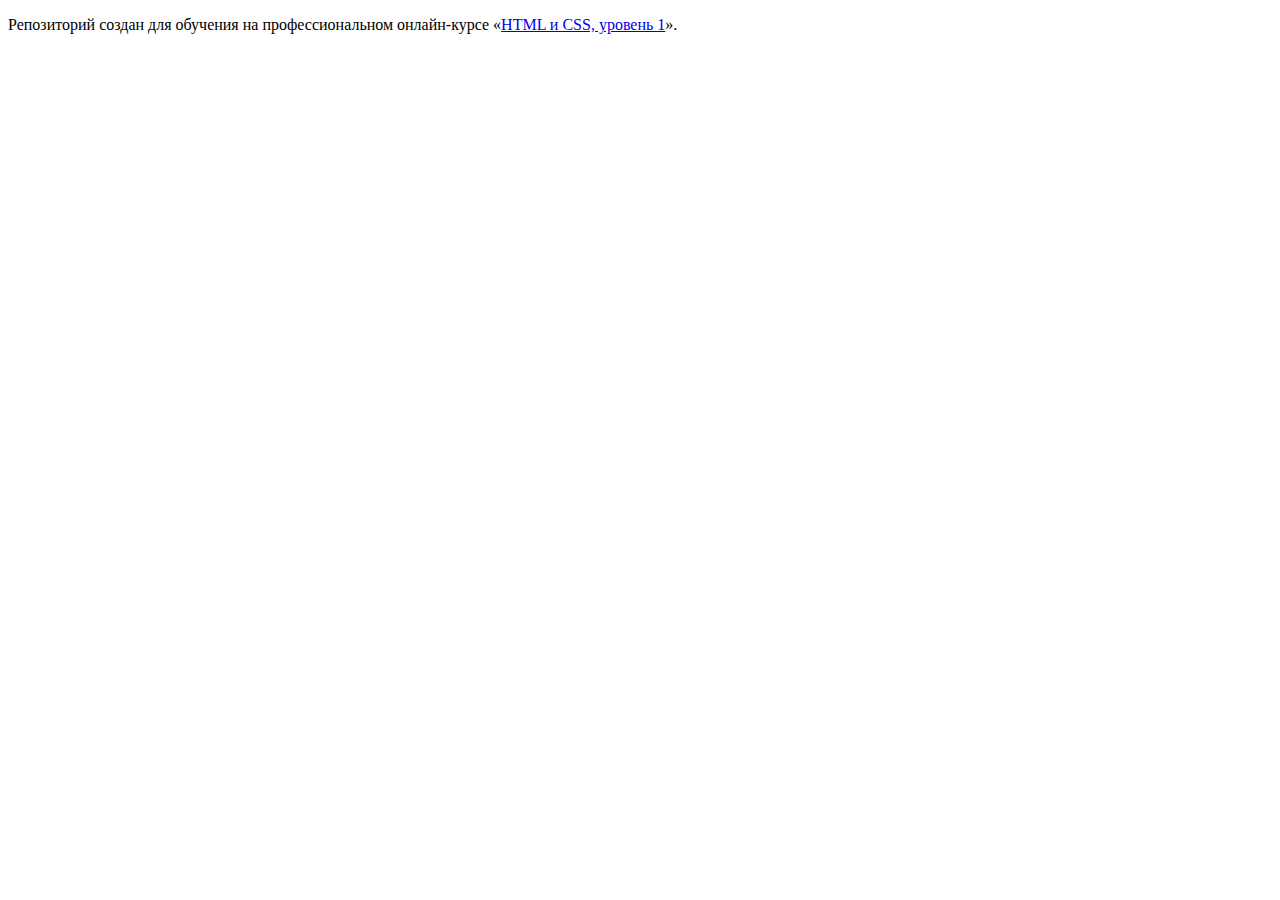
==== index.html @ e5324e93 ":hatching_chick:" ====
<!DOCTYPE html>
<html lang="ru">
  <head>
    <meta charset="utf-8">
    <title>HTML Academy: Седона</title>
  </head>
  <body>

    <p>Репозиторий создан для обучения на профессиональном онлайн‑курсе «<a href="https://htmlacademy.ru/intensive/htmlcss">HTML и CSS, уровень 1</a>».</p>

  </body>
</html>
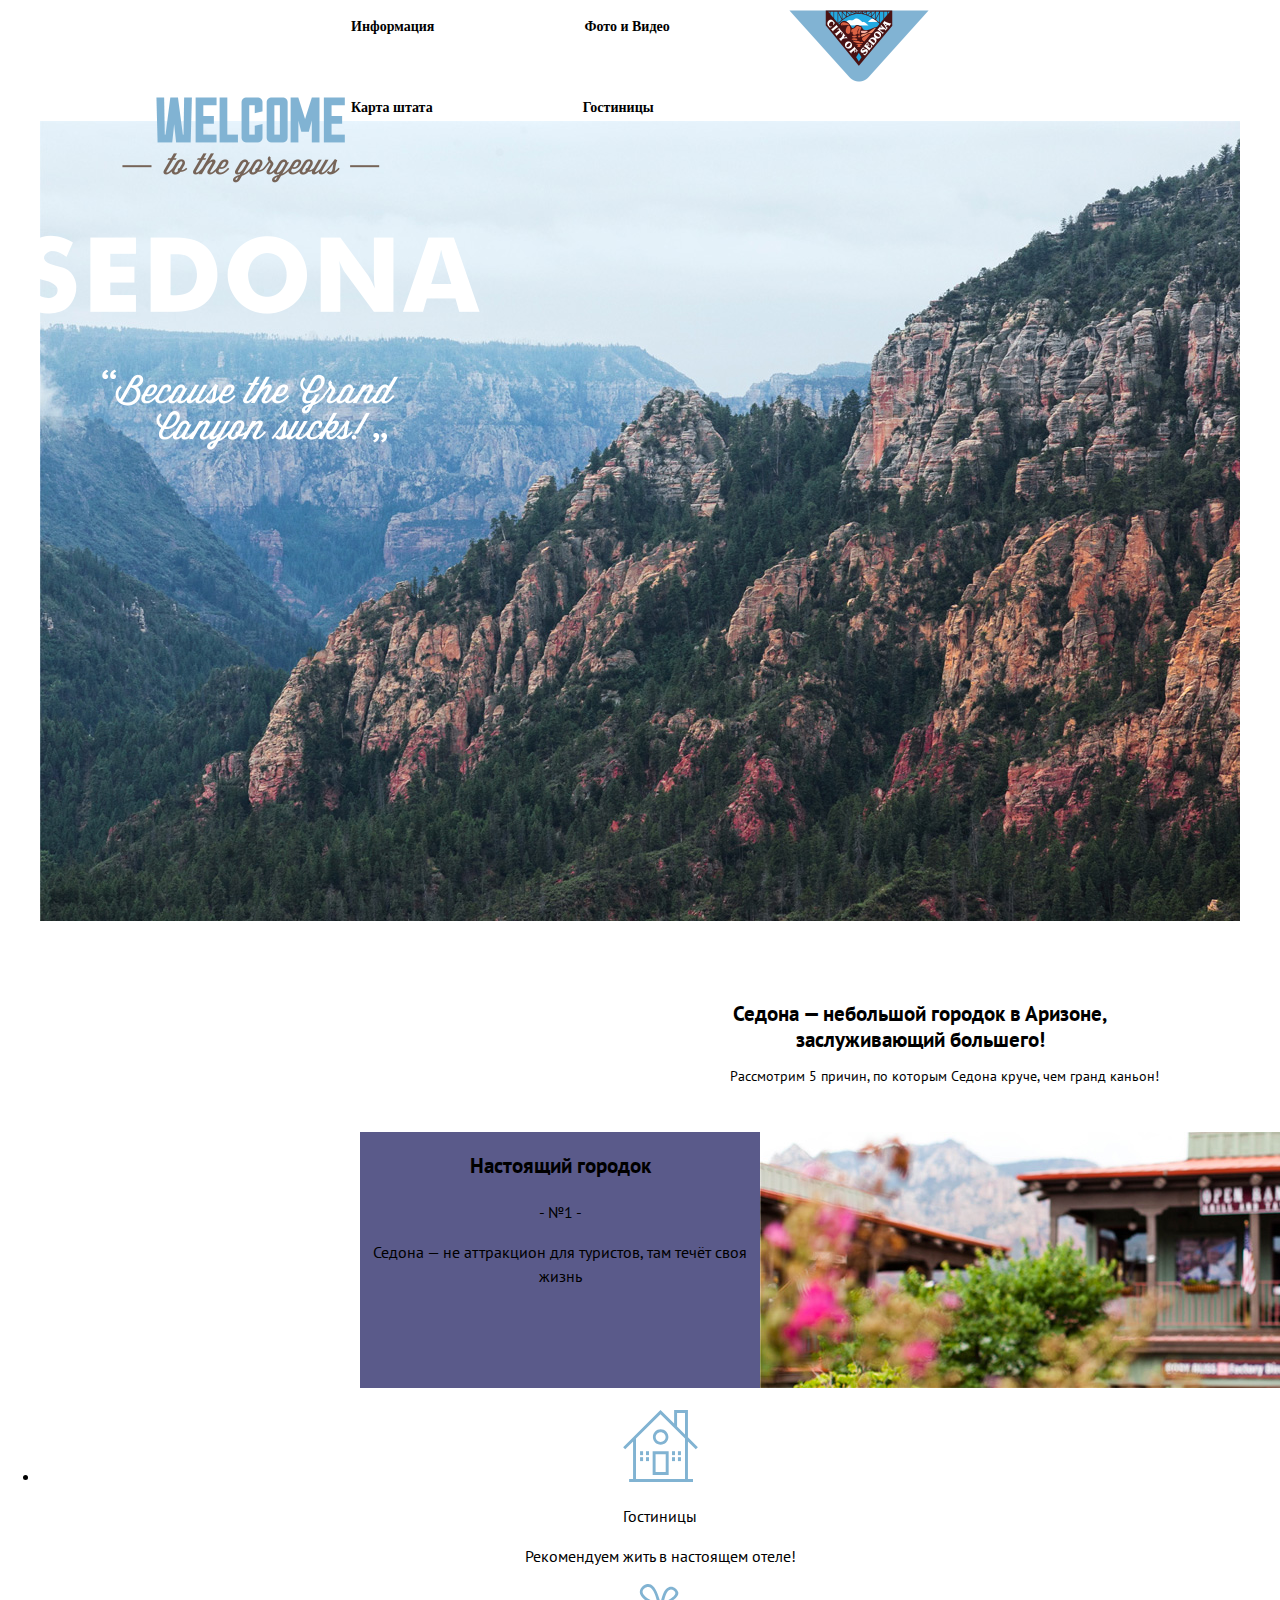
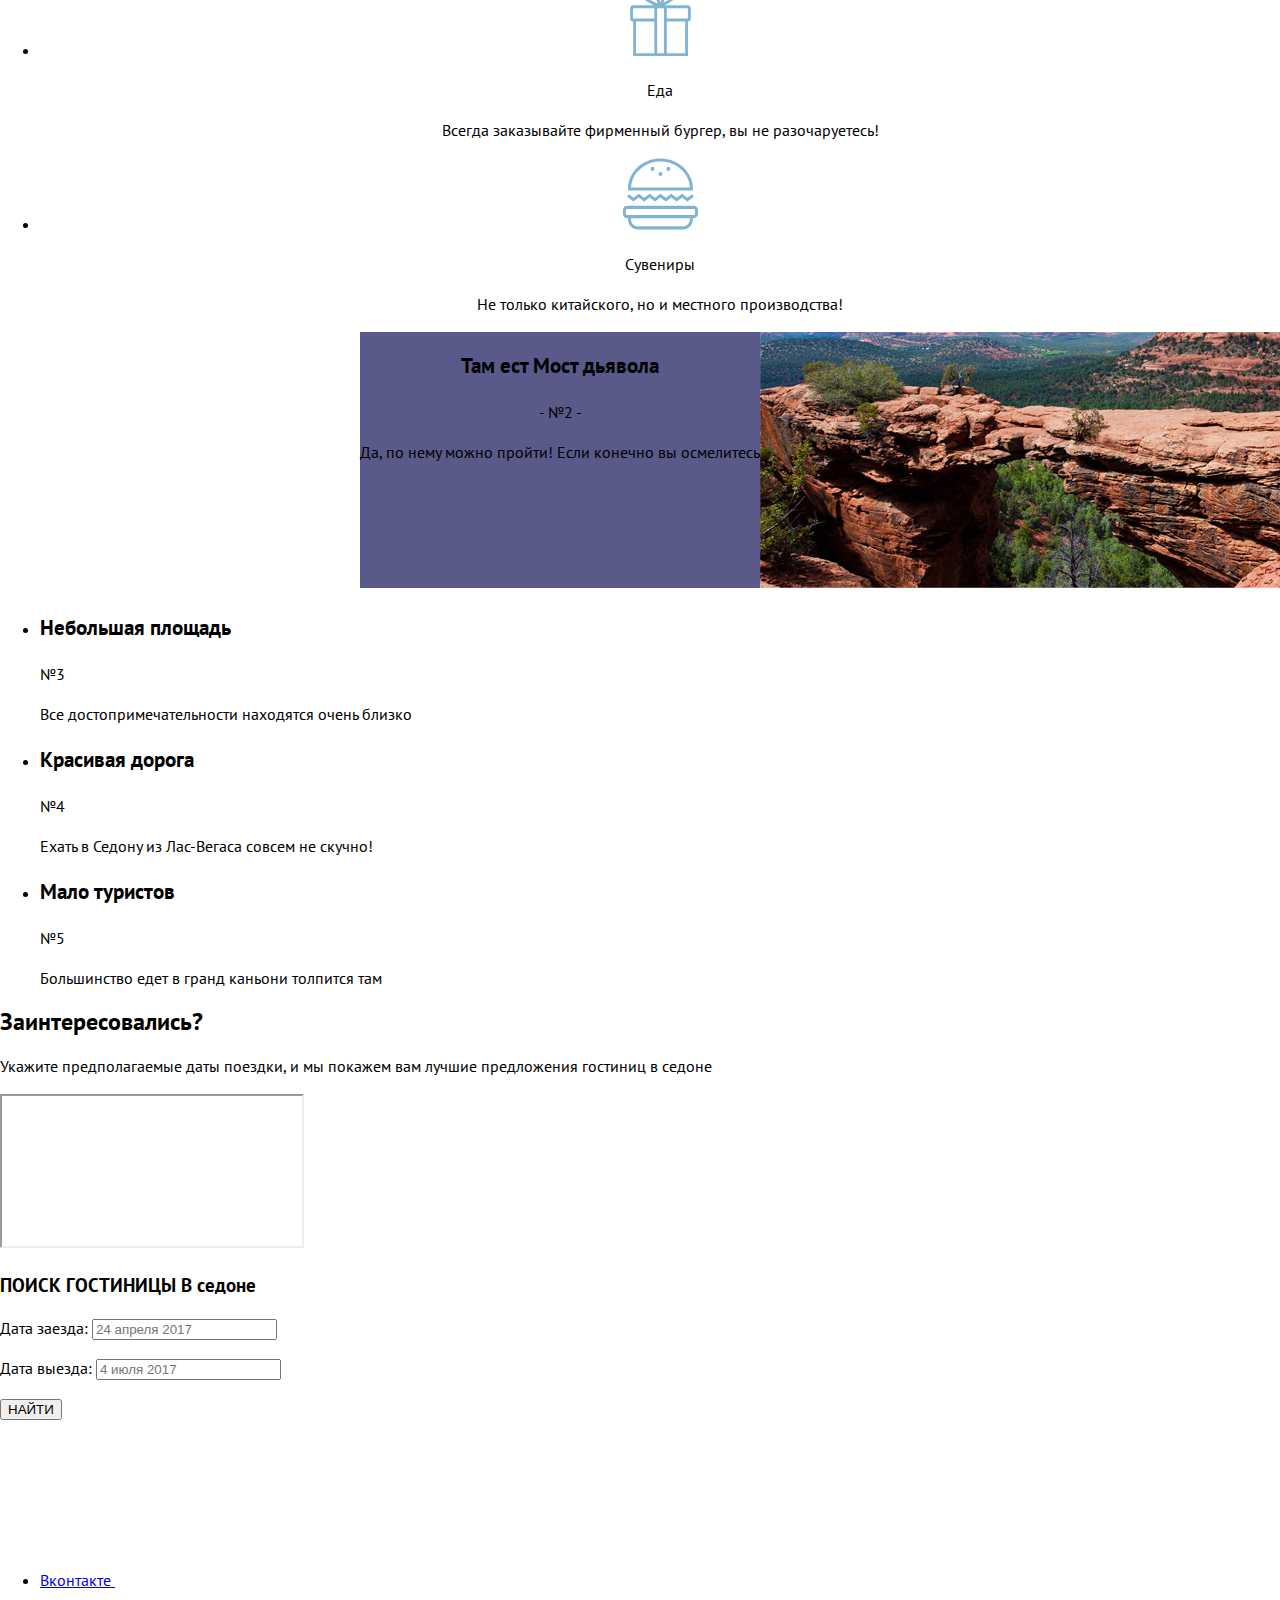
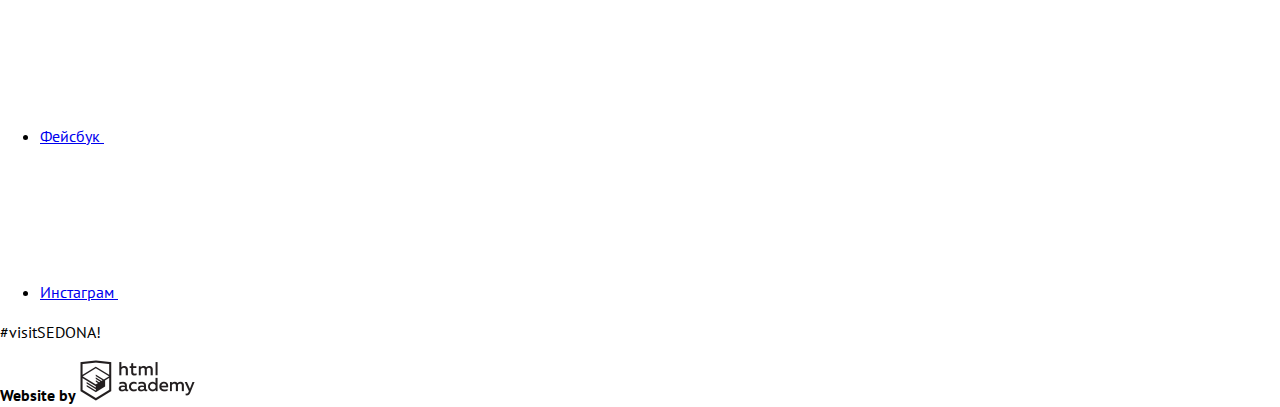
==== commit ba0f6232: "12345" ====
--- a/index.html
+++ b/index.html
@@ -1,12 +1,172 @@
 <!DOCTYPE html>
 <html lang="ru">
   <head>
-    <meta charset="utf-8">
-    <title>HTML Academy: Седона</title>
+    <head>
+      <meta charset="utf-8">
+      <title>HTML Academy: Седона</title>
+      <link href="https://fonts.googleapis.com/css?family=PT+Sans&display=swap" rel="stylesheet">
+      <link href="css/normalize.css" rel="stylesheet">
+      <link rel="stylesheet" href="css/style.css">
+    </head>
   </head>
   <body>
+    <!--Header-->
+<header class="main-header">
+  <div class="container">
+    <nav class="navigation">
+      <ul class="main-menu">
+        <li><a class="main-nav" href="Studio.html">Информация</a></li>
+        <li><a class="main-nav" href="Customers.html">Фото и Видео</a></li>
+        <a class="main-logo">
+          <img class="logo" src="img/logo.png" width="140" height="72" alt="logo">
+        </a>
+        <li><a class="main-nav" href="catalog.html">Карта штата</a></li>
+        <li><a class="main-nav" href="Contact.html">Гостиницы</a></li>
+      </ul>
+    </nav>
+  <div class="fon">
+    <img  class="background-photo" src="img/background-photo.jpg" width="1200" height="800" alt="задний план">
+    <img  class="photo" src="img/welcome.png" width="459" height="353" alt="передний план">
+  </div>
+ </div>
+</header>
+<section class="info-of-sedona">
+  <div class="container">
+    <h1 class="text-info">Седона — небольшой городок в Аризоне,
+        заслуживающий большего!</h1>
+    <p class="text-info2">Рассмотрим 5 причин, по которым Седона круче, чем гранд каньон!</p>
+</section>
+<section class="first-section">
+  <div class="container">
+    <div class="super-text">
+    <p class="info-of-locality">Настоящий городок</p>
+    <p class="number">- №1 -</p>
+    <p class="product-text-location">Седона — не аттракцион для туристов, там течёт своя жизнь</p>
+    </div>
+    <img class="restaurant" src="img/feature-picture.jpg" width="800" height="256" alt="ресторан">
+  </div>
+</section>
 
-    <p>Репозиторий создан для обучения на профессиональном онлайн‑курсе «<a href="https://htmlacademy.ru/intensive/htmlcss">HTML и CSS, уровень 1</a>».</p>
+  <section class="main-section">
+    <div class="container">
+      <ul class="services">
+        <li class="service-item">
+          <img class="service" src="img/icon-1.svg" width="75" height="72" alt="Фото каталога">
+          <p>Гостиницы</p>
+          <p class="product-text">Рекомендуем жить в настоящем отеле!</p>
+        </li>
+        <li class="service-item">
+          <img class="service" src="img/icon-2.svg" width="75" height="72" alt="Фото каталога">
+          <p>Еда</p>
+          <p class="product-text">Всегда заказывайте фирменный бургер, вы не разочаруетесь!</p>
+        </li>
+        <li class="service-item">
+          <img class="service" src="img/icon-3.svg" width="75" height="72" alt="Фото каталога">
+          <p>Сувениры</p>
+          <p class="product-text">Не только китайского, но и местного производства!</p>
+        </li>
+      </ul>
+    </div>
+  </section>
 
+  <section class="second section">
+    <div class="container">
+      <div class="super-text">
+      <p class="info-of-locality">Там ест Мост дьявола</p>
+      <p class="number">- №2 -</p>
+      <p class="product-text-location">Да, по нему можно пройти! Если конечно вы осмелитесь</p>
+      </div>
+      <img class="restaurant" src="img/layer-5.jpg" width="800" height="256" alt="гора">
+    </div>
+  </section>
+
+  <section class="main-section">
+    <div class="container">
+      <ul class="services">
+        <li class="service-info">
+          <p class="info-of-locality">Небольшая площадь</p>
+          <p class="number">№3</p>
+          <p class="product-text-location">Все достопримечательности находятся очень близко</p>
+        </li>
+        <li class="service-info">
+          <p class="info-of-locality">Красивая дорога</p>
+          <p class="number">№4 </p>
+          <p class="product-text-location">Ехать в Седону из Лас-Вегаса совсем не скучно!</p>
+        </li>
+        <li class="service-info">
+          <p class="info-of-locality">Мало туристов</p>
+          <p class="number">№5</p>
+          <p class="product-text-location">Большинство едет в гранд каньони толпится там</p>
+        </li>
+      </ul>
+    </div>
+  </section>
+  <section class="bait">
+      <div class="container">
+        <h2>Заинтересовались?</h2>
+        <p>Укажите предполагаемые даты поездки,
+            и мы покажем вам лучшие предложения гостиниц в седоне</p>
+    </section>
+  <!--section map-->
+<section class="section map">
+    <div class="inner-map">
+      <iframe class="maps" ></iframe>
+      <img class="marker" src="" width="" height="" alt="">
+</div>
+  </section>
+  <!--section map[END]-->
+  <!--pop-up-->
+<section class="modal pop-up">
+    <h3>ПОИСК ГОСТИНИЦЫ В седоне</h3>
+  <form class="form" id="main-form" action="https://echo.htmlacademy.ru" method="post">
+  <div class="mex">
+  <p class="pop-upitem">
+    <label for="pop-up-CHAIN">Дата заезда:</label>
+    <input class="name" id="pop-upname" type="text" name="CHAIN" pattern="" placeholder="24 апреля 2017">
+  </p>
+  <p class="pop-upitem">
+    <label for="pop-up-CHECK OUT">Дата выезда:</label>
+    <input class="e-mail" id="pop-upemail" type="text" name="CHECK OUT" placeholder="4 июля 2017">
+  </p>
+  </div>
+  <p class="pop-upitem"></p>
+  <button class="button-form btn" type="submit">НАЙТИ</button>
+  </form>
+</section>
+<!--pop-up[END]-->
+    <footer class="main-footer">
+      <div class="container">
+        <div class="footer-section">
+          <ul class="footer-menu">
+            <li class="social-item">
+              <a class="social-button" href="#">
+                <span class="visually-hidden">Вконтакте</span>
+                <svg>
+                </svg>
+              </a>
+            </li>
+            <li class="social-item">
+              <a class="social-button" href="#">
+                <span class="visually-hidden">Фейсбук</span>
+                <svg>
+                </svg>
+              </a>
+            </li>
+            <li class="social-item">
+              <a class="social-button" href="#">
+              <span class="visually-hidden"> Инстаграм</span>
+              <svg>
+              </svg>
+              </a>
+            </li>
+          </ul>
+          <div class="text-container">
+            <p class="footer-text">#visitSEDONA!</p>
+            <b class="discount">Website by</b>
+            <img class="academy" src="img/logo-htmla.png" width="115" height="41" alt="академия">
+          </div>
+        </div>
+      </div>
+    </footer>
   </body>
 </html>
--- a/css/style.css
+++ b/css/style.css
@@ -0,0 +1,128 @@
+body{
+  margin: 0;
+  padding: 0;
+  font-family: "PT Sans", Arial, sans-serif;
+  font-size: 16px;
+  line-height: 24px;
+  color: #000000;
+}
+.container{
+  width: 100%;
+  margin: 0 auto;
+}
+.main-header{
+  background: white;
+  width:100%;
+  text-align: center;
+}
+.navigation,
+.main-menu{
+  display: flex;
+
+  justify-content: flex-start;
+  background-color: white;
+  font-size: 16px;
+  line-height: 30px;
+}
+.background-photo{
+  position: relative;
+  width: 1200px;
+  text-align: left;
+  margin-bottom: 60px;
+}
+.photo{
+  position: absolute;
+  right:800px;
+  bottom:450px;
+  text-align: center;
+}
+
+.main-menu{
+    display: flex;
+    flex-wrap: wrap;
+    width: 100%;
+    list-style: none;
+    margin: 0;
+    padding: 0;
+    padding-top: 10px;
+    margin-left: 201px;
+  }
+  .main-nav{
+  margin-left:150px;
+  width: 90px;
+  height: 12px;
+  font-family: PTSans;
+  font-size: 14px;
+  font-weight: bold;
+  font-style: normal;
+  font-stretch: normal;
+  line-height: 1.86;
+  letter-spacing: normal;
+  text-align: center;
+  color: #000000;
+  list-style: none;
+  text-decoration: none;
+  }
+  .logo{
+    margin-left:119px;
+    margin-right:129px;
+  }
+  .info-of-sedona{
+  text-align: center;
+  margin-left: 700px;
+  margin-bottom: 56px;
+  }
+.text-info{
+  width: 440px;
+        height: 48px;
+        font-size: 21px;
+        font-weight: bold;
+        font-style: normal;
+        line-height: 1.24;
+        text-align: center;
+        letter-spacing: normal;
+        color: #000000;
+  }
+
+  .text-info2{
+    width: 489px;
+  height: 13px;
+  font-size: 14px;
+  font-weight: normal;
+  font-style: normal;
+  line-height: 1.86;
+  letter-spacing: normal;
+  text-align: center;
+  }
+
+  .first-section{
+  }
+  .restaurant{
+   left:760px;
+    position: relative;
+    width: 800px;
+    height: 256px;
+  }
+  .super-text{
+    text-align: center;
+    position:absolute;
+    width: 400px;
+    height: 256px;
+    background:rgb(90, 90, 138);
+    margin-left: 360px;
+  }
+  .info-of-locality{
+    font-size: 21px;
+  font-weight: bold;
+  font-style: normal;
+  font-stretch: normal;
+  line-height: 1.24;
+  }
+
+.service-item{
+  text-align: center;
+
+}
+.service{
+
+}
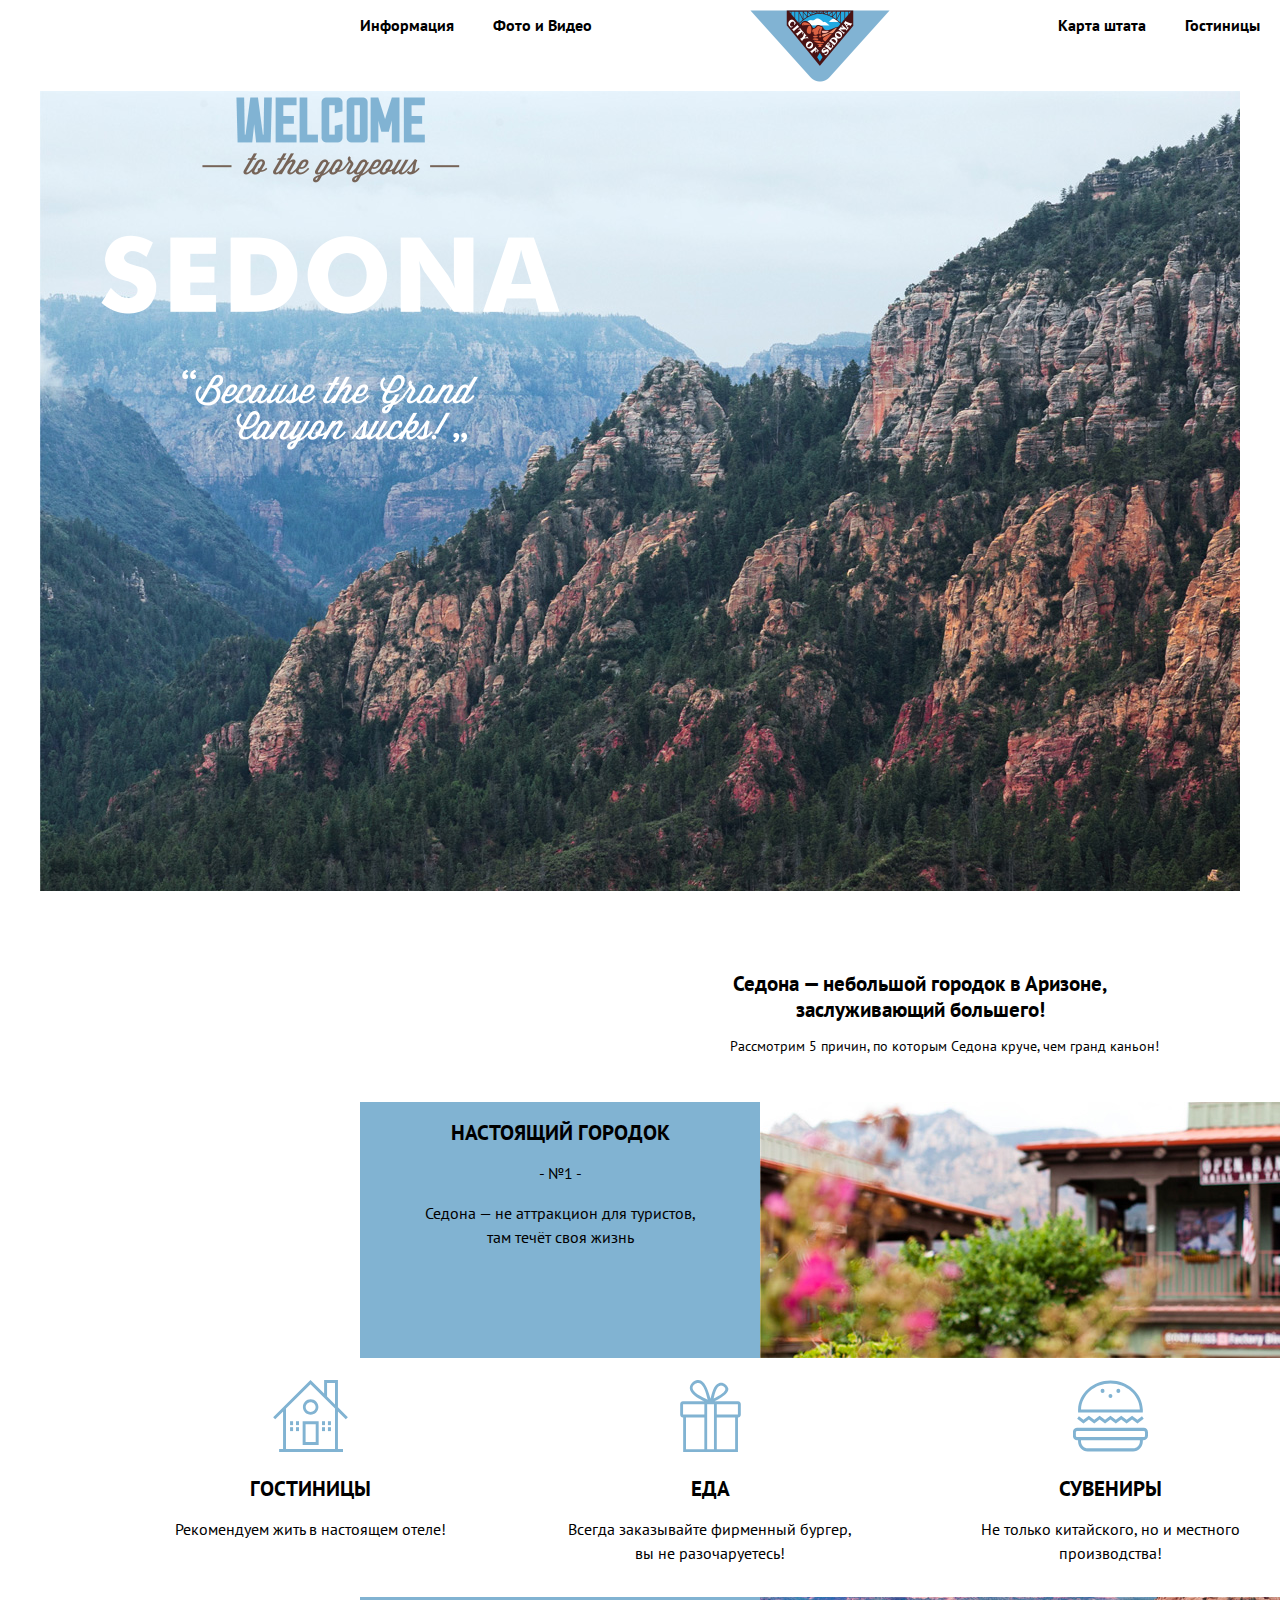
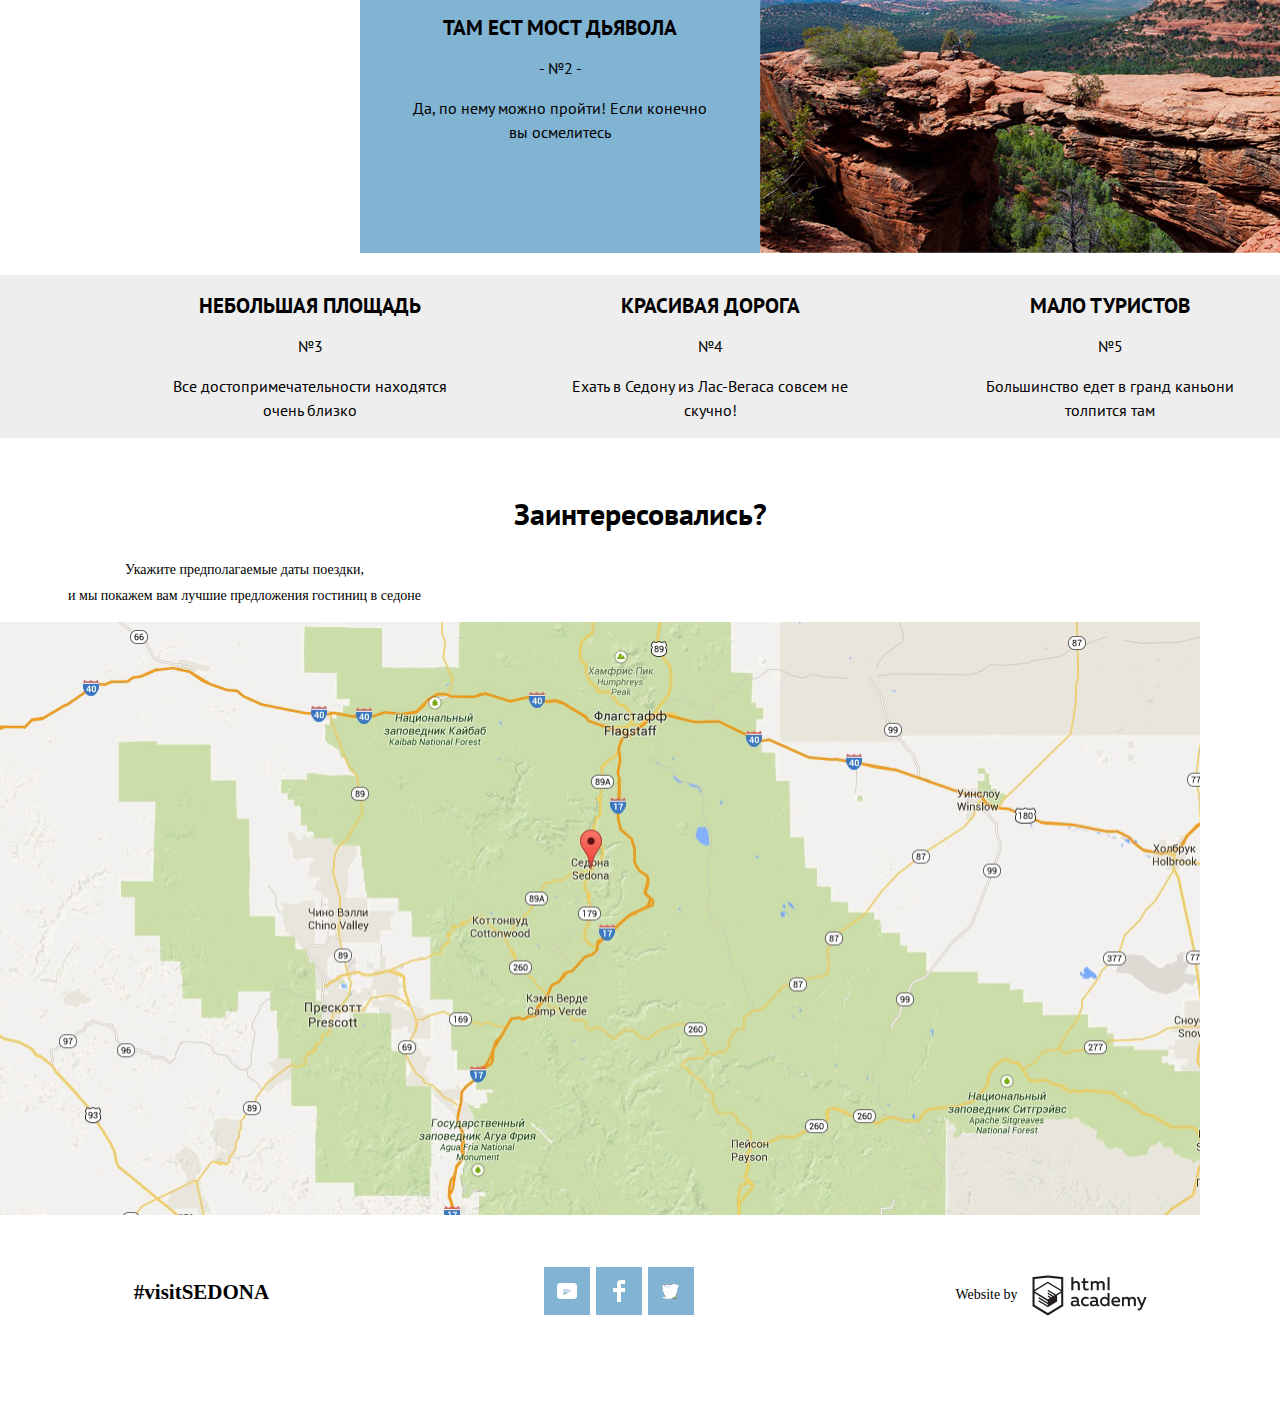
==== commit 0e5c483a: "12345" ====
--- a/index.html
+++ b/index.html
@@ -39,9 +39,9 @@
 <section class="first-section">
   <div class="container">
     <div class="super-text">
-    <p class="info-of-locality">Настоящий городок</p>
+    <p class="project-text">Настоящий городок</p>
     <p class="number">- №1 -</p>
-    <p class="product-text-location">Седона — не аттракцион для туристов, там течёт своя жизнь</p>
+    <p class="product-text-location">Седона — не аттракцион для туристов,<br> там течёт своя жизнь</p>
     </div>
     <img class="restaurant" src="img/feature-picture.jpg" width="800" height="256" alt="ресторан">
   </div>
@@ -51,18 +51,18 @@
     <div class="container">
       <ul class="services">
         <li class="service-item">
-          <img class="service" src="img/icon-1.svg" width="75" height="72" alt="Фото каталога">
-          <p>Гостиницы</p>
+          <img class="service-photo" src="img/icon-1.svg" width="75" height="72" alt="Фото каталога">
+          <p class="project-text">Гостиницы</p>
           <p class="product-text">Рекомендуем жить в настоящем отеле!</p>
         </li>
         <li class="service-item">
-          <img class="service" src="img/icon-2.svg" width="75" height="72" alt="Фото каталога">
-          <p>Еда</p>
+          <img class="service-photo" src="img/icon-2.svg" width="75" height="72" alt="Фото каталога">
+          <p class="project-text">Еда</p>
           <p class="product-text">Всегда заказывайте фирменный бургер, вы не разочаруетесь!</p>
         </li>
         <li class="service-item">
-          <img class="service" src="img/icon-3.svg" width="75" height="72" alt="Фото каталога">
-          <p>Сувениры</p>
+          <img class="service-photo" src="img/icon-3.svg" width="75" height="72" alt="Фото каталога">
+          <p class="project-text">Сувениры</p>
           <p class="product-text">Не только китайского, но и местного производства!</p>
         </li>
       </ul>
@@ -72,9 +72,9 @@
   <section class="second section">
     <div class="container">
       <div class="super-text">
-      <p class="info-of-locality">Там ест Мост дьявола</p>
+      <p class="project-text">Там ест Мост дьявола</p>
       <p class="number">- №2 -</p>
-      <p class="product-text-location">Да, по нему можно пройти! Если конечно вы осмелитесь</p>
+      <p class="product-text-location">Да, по нему можно пройти! Если конечно<br> вы осмелитесь</p>
       </div>
       <img class="restaurant" src="img/layer-5.jpg" width="800" height="256" alt="гора">
     </div>
@@ -82,19 +82,19 @@
 
   <section class="main-section">
     <div class="container">
-      <ul class="services">
-        <li class="service-info">
-          <p class="info-of-locality">Небольшая площадь</p>
+      <ul class="services2">
+        <li class="service-item">
+          <p class="project-text">Небольшая площадь</p>
           <p class="number">№3</p>
           <p class="product-text-location">Все достопримечательности находятся очень близко</p>
         </li>
-        <li class="service-info">
-          <p class="info-of-locality">Красивая дорога</p>
+        <li class="service-item">
+          <p class="project-text">Красивая дорога</p>
           <p class="number">№4 </p>
           <p class="product-text-location">Ехать в Седону из Лас-Вегаса совсем не скучно!</p>
         </li>
-        <li class="service-info">
-          <p class="info-of-locality">Мало туристов</p>
+        <li class="service-item">
+          <p class="project-text">Мало туристов</p>
           <p class="number">№5</p>
           <p class="product-text-location">Большинство едет в гранд каньони толпится там</p>
         </li>
@@ -102,21 +102,20 @@
     </div>
   </section>
   <section class="bait">
-      <div class="container">
-        <h2>Заинтересовались?</h2>
-        <p>Укажите предполагаемые даты поездки,
+    <div class="container">
+      <h2 class="main-text">Заинтересовались?</h2>
+      <p class="no-main-text">Укажите предполагаемые даты поездки,<br>
             и мы покажем вам лучшие предложения гостиниц в седоне</p>
-    </section>
+  </section>
   <!--section map-->
 <section class="section map">
     <div class="inner-map">
-      <iframe class="maps" ></iframe>
-      <img class="marker" src="" width="" height="" alt="">
+      <img class="marker" src="img/map.jpg" width="1200" height="593" alt="карта">
 </div>
   </section>
   <!--section map[END]-->
   <!--pop-up-->
-<section class="modal pop-up">
+<section class="modal-pop-up visually-hidden">
     <h3>ПОИСК ГОСТИНИЦЫ В седоне</h3>
   <form class="form" id="main-form" action="https://echo.htmlacademy.ru" method="post">
   <div class="mex">
@@ -137,31 +136,36 @@
     <footer class="main-footer">
       <div class="container">
         <div class="footer-section">
+            <p class="footer-text">#visitSEDONA</p>
           <ul class="footer-menu">
             <li class="social-item">
               <a class="social-button" href="#">
-                <span class="visually-hidden">Вконтакте</span>
-                <svg>
+                <span class="visually-hidden">ютюб</span>
+                <svg xmlns="http://www.w3.org/2000/svg" xmlns:xlink="http://www.w3.org/1999/xlink" width="20" height="16" viewBox="0 0 20 16">
+                  <image width="20" height="16" overflow="visible" xlink:href="youtube.png"/>
+                  <path fill="#FFF" d="M17 0H3C1.35 0 0 1.35 0 3v10c0 1.65 1.35 3 3 3h14c1.65 0 3-1.35 3-3V3c0-1.65-1.35-3-3-3zM6.027 11.998V4.002L15.014 8l-8.987 3.998z"/>
                 </svg>
               </a>
             </li>
             <li class="social-item">
               <a class="social-button" href="#">
                 <span class="visually-hidden">Фейсбук</span>
-                <svg>
+                <svg xmlns="http://www.w3.org/2000/svg" width="12" height="22" viewBox="0 0 12 22">
+                  <path fill="#FFF" d="M12 4V0H8a4 4 0 0 0-4 4v4H0v4h4v10h4V12h4V8H8V4h4z"/>
                 </svg>
               </a>
             </li>
             <li class="social-item">
               <a class="social-button" href="#">
-              <span class="visually-hidden"> Инстаграм</span>
-              <svg>
+              <span class="visually-hidden"> Твит</span>
+              <svg xmlns="http://www.w3.org/2000/svg" xmlns:xlink="http://www.w3.org/1999/xlink" width="17" height="15" viewBox="0 0 17 15">
+                <image width="17" height="15" overflow="visible" xlink:href="t.png"/>
+                <path fill="#FFF" d="M10.95.144c1.685-.496 2.984.27 3.577 1.179.673-.231 1.331-.481 2.011-.708a2.345 2.345 0 0 1-.857 1.768c.685.17 1.304-.491 1.304-.491-.169 1-1.006 1.788-1.563 2.024-.231 6.75-3.175 11.217-10.077 11.082h-.446c-.41 0-4.164-.46-4.898-1.887 2.271.196 3.893-.422 4.693-1.177-.96-.3-2.679-.477-2.979-2.95.349.106.564.228 1.19.119C1.705 8.247.374 7.53.448 5.33c.285.328 1.067.536 1.34.472C1.085 5.561-.182 2.442.894.85c1.818 1.854 3.735 3.606 7.152 3.773C8.254 2.33 9.183.793 10.95.144z"/>
               </svg>
               </a>
             </li>
           </ul>
           <div class="text-container">
-            <p class="footer-text">#visitSEDONA!</p>
             <b class="discount">Website by</b>
             <img class="academy" src="img/logo-htmla.png" width="115" height="41" alt="академия">
           </div>
--- a/css/style.css
+++ b/css/style.css
@@ -27,12 +27,12 @@
 .background-photo{
   position: relative;
   width: 1200px;
-  text-align: left;
+  text-align: center;
   margin-bottom: 60px;
 }
 .photo{
   position: absolute;
-  right:800px;
+  right:720px;
   bottom:450px;
   text-align: center;
 }
@@ -40,27 +40,25 @@
 .main-menu{
     display: flex;
     flex-wrap: wrap;
-    width: 100%;
+    justify-content: space-around;
+    width: 1200px;
     list-style: none;
     margin: 0;
     padding: 0;
     padding-top: 10px;
-    margin-left: 201px;
+    margin-left:340px;
   }
   .main-nav{
-  margin-left:150px;
-  width: 90px;
-  height: 12px;
-  font-family: PTSans;
-  font-size: 14px;
-  font-weight: bold;
-  font-style: normal;
-  font-stretch: normal;
-  line-height: 1.86;
-  letter-spacing: normal;
-  text-align: center;
-  color: #000000;
-  list-style: none;
+    width: 93px;
+    height: 12px;
+    font-size: 16px;
+    font-weight: bold;
+    font-style: normal;
+    font-stretch: normal;
+    line-height: 1.24;
+    letter-spacing: normal;
+    text-align: center;
+    color: #000000;
   text-decoration: none;
   }
   .logo{
@@ -108,7 +106,7 @@
     position:absolute;
     width: 400px;
     height: 256px;
-    background:rgb(90, 90, 138);
+    background:#81b3d2;
     margin-left: 360px;
   }
   .info-of-locality{
@@ -119,10 +117,145 @@
   line-height: 1.24;
   }
 
-.service-item{
-  text-align: center;
-
-}
-.service{
-
-}
+.services{
+  text-align: center;
+  display: flex;
+  flex-direction: row;
+  justify-content: center;
+  list-style: none;
+  background-color: white;
+  }
+.project-text{
+  text-transform: uppercase;
+  font-weight: bold;
+  font-size: 21px;
+  line-height: 1;
+  margin-top: 20px;
+  margin-bottom: 18px;
+  }
+  .service-item{
+    margin-left: 100px;
+    width:300px;
+    font-weight: normal;
+  }
+  .services2{
+    text-align: center;
+    display: flex;
+    flex-direction: row;
+    justify-content: center;
+    list-style: none;
+    background-color: #eeeeee;
+    }
+.bait{
+  margin-top: 57px;
+  margin-bottom:52px;
+  text-align: center;
+}
+.main-text{
+  font-size: 30px;
+  font-weight: bold;
+  font-style: normal;
+  font-stretch: normal;
+  line-height: 1.24;
+  letter-spacing: normal;
+  text-align: center;
+  color: #000000;
+}
+.no-main-text{
+  width: 489px;
+  height: 13px;
+  font-family: PTSans;
+  font-size: 14px;
+  font-weight: normal;
+  font-style: normal;
+  font-stretch: normal;
+  line-height: 1.86;
+  letter-spacing: normal;
+  text-align: center;
+}
+
+}
+  .modal-pop-up{
+    display: none;
+  }
+  .social-button{
+    display: flex;
+    width: 46px;
+    height: 48px;
+    align-items: center;
+    justify-content: center;
+    background-color:#81b3d2;
+    margin-left: 6px;
+  }
+  .footer-menu{
+    display: flex;
+    flex-wrap: wrap;
+    justify-content: baseline;
+    list-style: none;
+    margin-right: 256px;
+    margin-left: 228px;
+  }
+  .footer-menu ul{
+    display: flex;
+    flex-wrap: wrap;
+    list-style: none;
+    justify-content: baseline;
+    margin-left:256px;
+    margin-right: 228px;
+    padding: 0;
+  }
+  .visually-hidden{
+    display: none;
+  }
+.text-container{
+    display: flex;
+    padding-left: 0;
+    height:65px;
+    margin-bottom: 75px;
+    justify-content: baseline;
+  }
+.main-footer,
+.footer-section{
+  display: flex;
+  text-align: center;
+  justify-content: center;
+  align-items: baseline;
+}
+.main-footer{
+  margin-top: 30px;
+}
+.footer-text{
+  width: 136px;
+  height: 16px;
+  font-family: PTSans;
+  font-size: 21px;
+  font-weight: bold;
+  font-style: normal;
+  font-stretch: normal;
+  line-height: 1.24;
+  letter-spacing: normal;
+  text-align: center;
+  color: #000000;
+}
+.discount{
+  width: 74px;
+  height: 11px;
+  font-family: PTSans;
+  font-size: 14px;
+  font-weight: normal;
+  font-style: normal;
+  font-stretch: normal;
+  line-height: 1.86;
+  letter-spacing: normal;
+  text-align: center;
+  color: #000000;
+  margin-right: 8px;
+}
+.academy{
+  position: relative;
+  top: -7px
+}
+marker{
+  position: relative;
+  left:256px;
+}
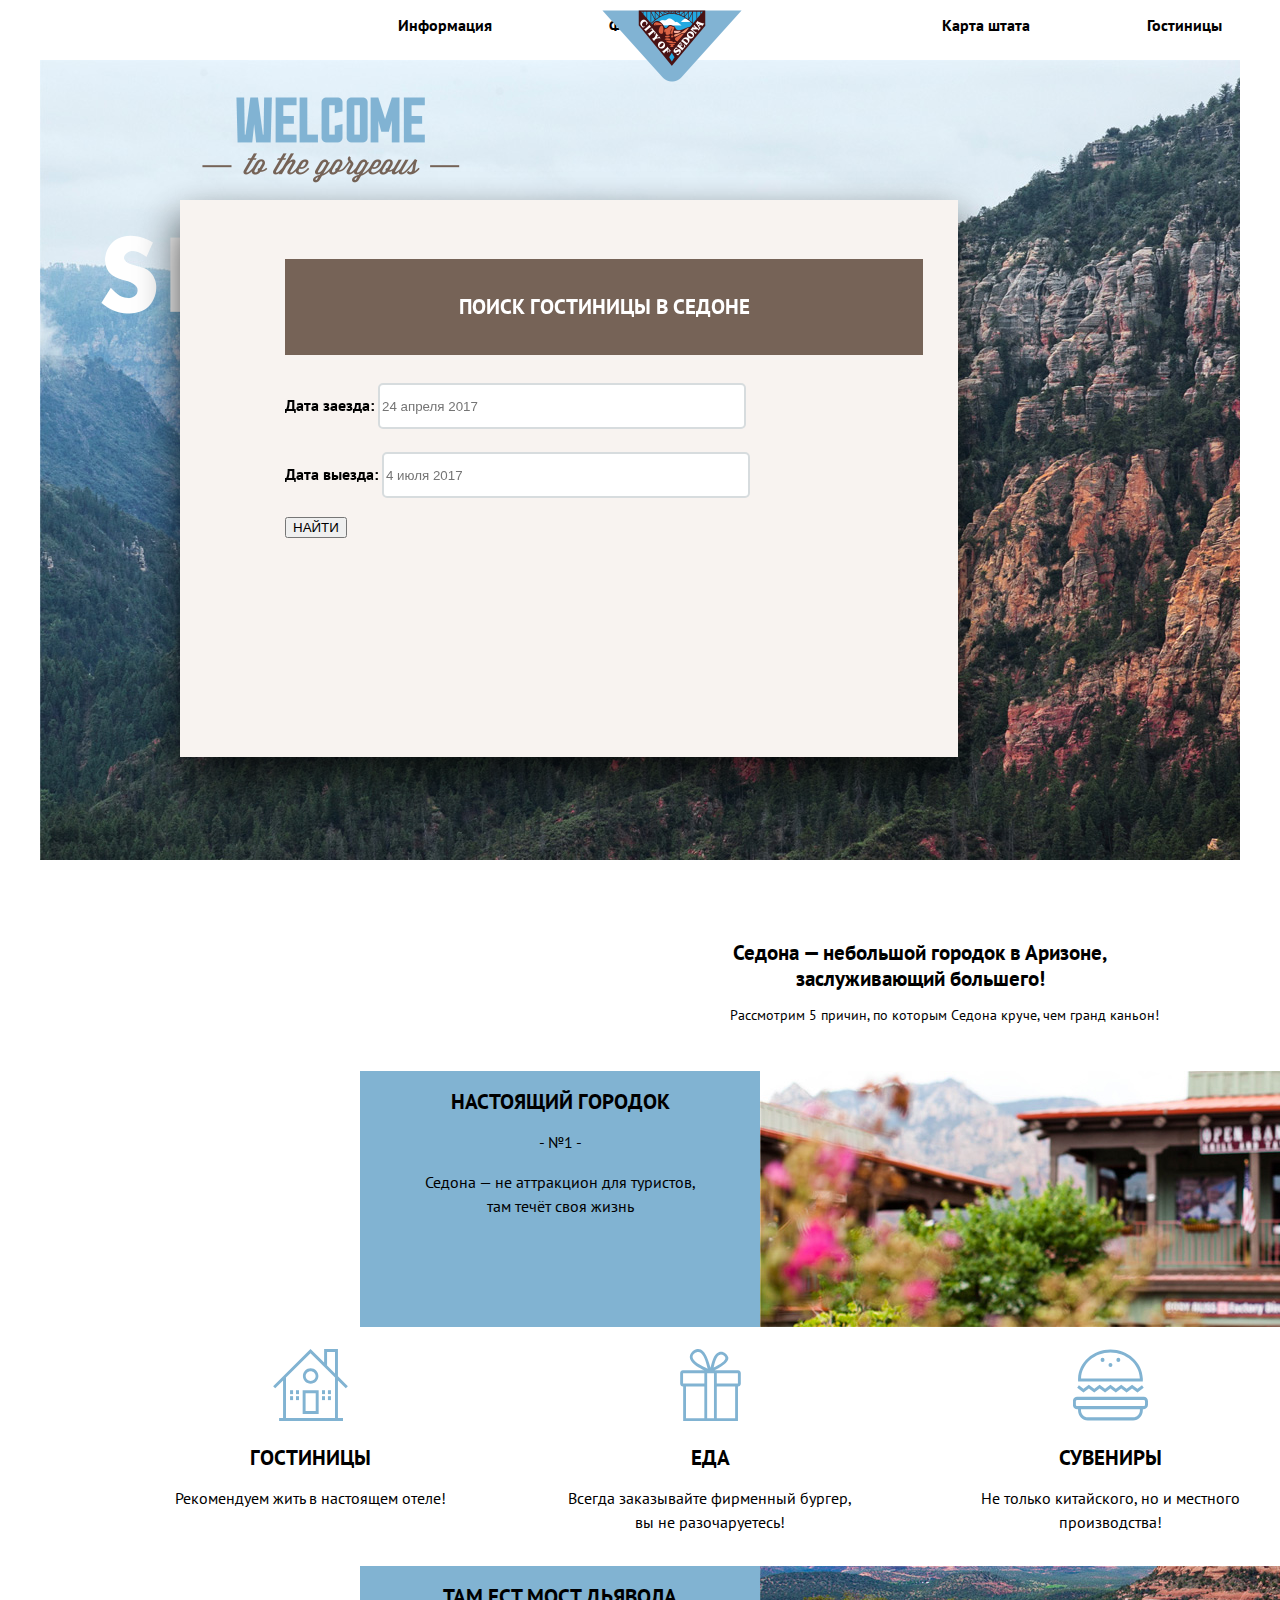
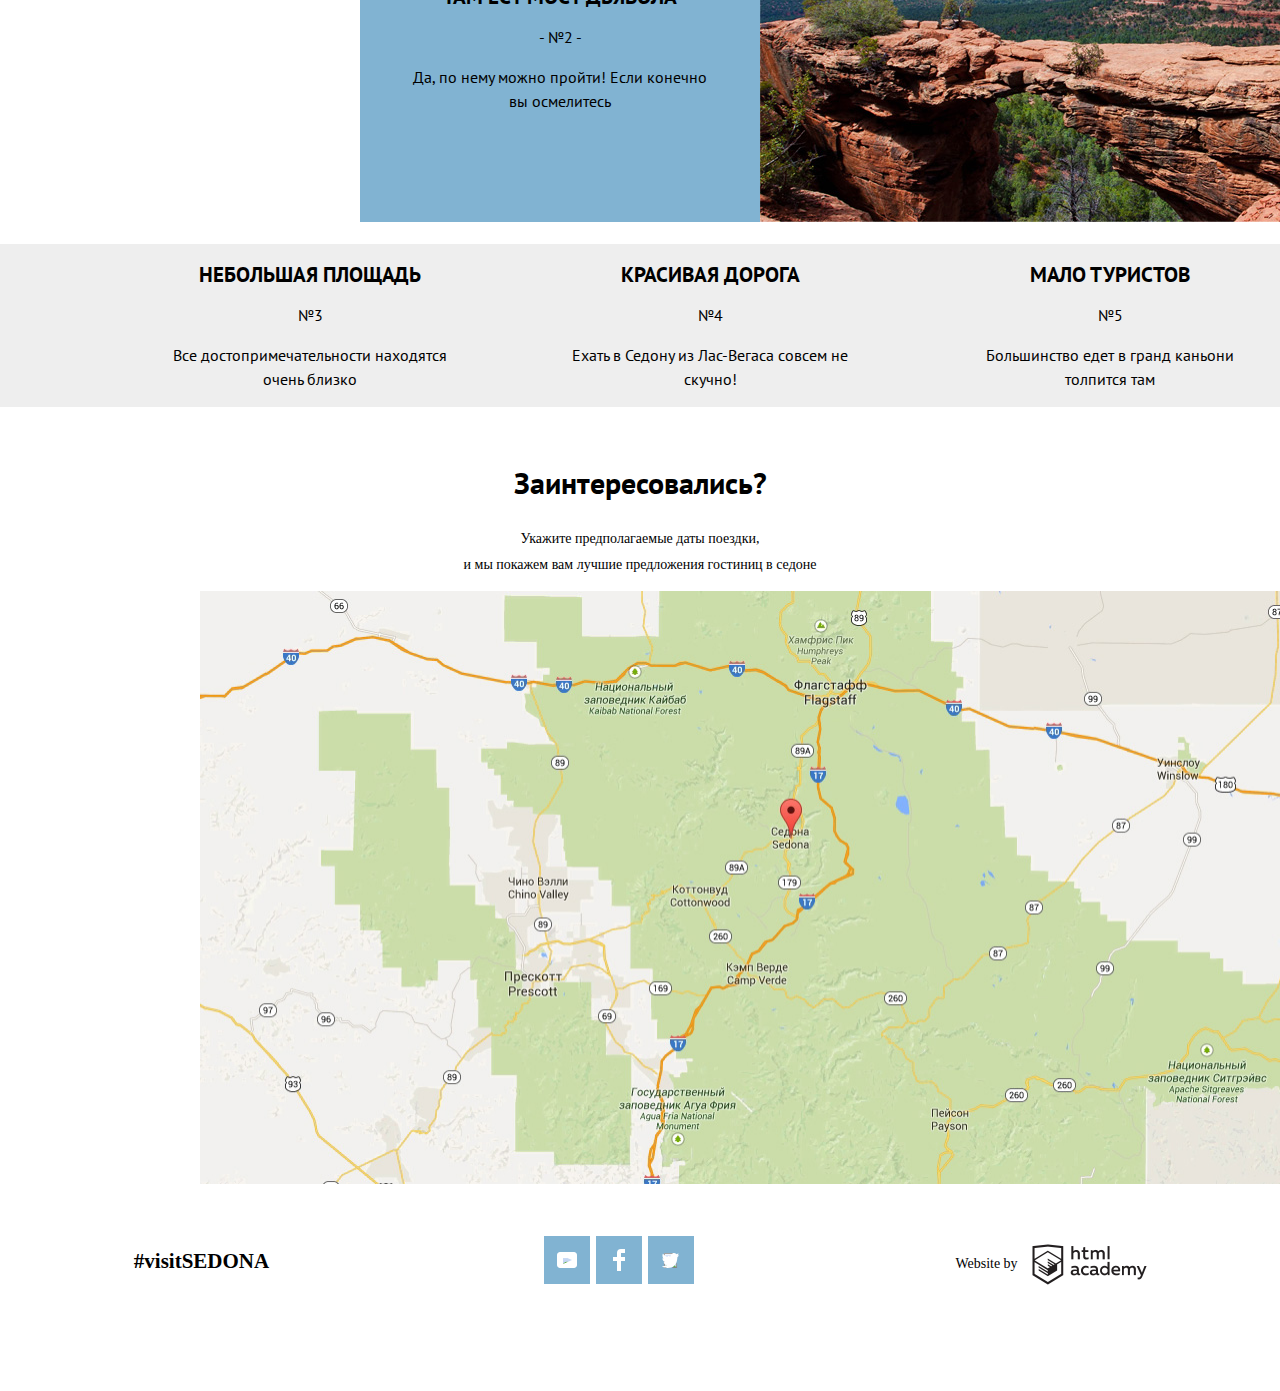
==== commit 9a657ea6: "предзащита" ====
--- a/index.html
+++ b/index.html
@@ -108,15 +108,15 @@
             и мы покажем вам лучшие предложения гостиниц в седоне</p>
   </section>
   <!--section map-->
-<section class="section map">
+<section class="section-map">
     <div class="inner-map">
       <img class="marker" src="img/map.jpg" width="1200" height="593" alt="карта">
-</div>
-  </section>
+    </div>
+</section>
   <!--section map[END]-->
   <!--pop-up-->
-<section class="modal-pop-up visually-hidden">
-    <h3>ПОИСК ГОСТИНИЦЫ В седоне</h3>
+<section class="modal pop-up">
+    <h3 class="modal-main-text">ПОИСК ГОСТИНИЦЫ В CЕДОНЕ</h3>
   <form class="form" id="main-form" action="https://echo.htmlacademy.ru" method="post">
   <div class="mex">
   <p class="pop-upitem">
--- a/css/style.css
+++ b/css/style.css
@@ -38,15 +38,16 @@
 }
 
 .main-menu{
-    display: flex;
-    flex-wrap: wrap;
-    justify-content: space-around;
-    width: 1200px;
-    list-style: none;
-    margin: 0;
-    padding: 0;
-    padding-top: 10px;
-    margin-left:340px;
+  display: flex;
+  flex-wrap: wrap;
+  justify-content: space-around;
+  width: 1200px;
+  list-style: none;
+  margin: 0;
+  padding: 0;
+  padding-top: 10px;
+  margin-left: 340px;
+  margin-bottom: 20px;
   }
   .main-nav{
     width: 93px;
@@ -62,8 +63,12 @@
   text-decoration: none;
   }
   .logo{
-    margin-left:119px;
-    margin-right:129px;
+    position: absolute;
+    /* margin-right: -32px; */
+    /* text-align: center; */
+    z-index: 1;
+    /* margin-right: 28px; */
+    left: 47%;
   }
   .info-of-sedona{
   text-align: center;
@@ -91,9 +96,6 @@
   line-height: 1.86;
   letter-spacing: normal;
   text-align: center;
-  }
-
-  .first-section{
   }
   .restaurant{
    left:760px;
@@ -172,9 +174,10 @@
   line-height: 1.86;
   letter-spacing: normal;
   text-align: center;
-}
-
-}
+  margin: 0 auto;
+}
+
+
   .modal-pop-up{
     display: none;
   }
@@ -255,7 +258,371 @@
   position: relative;
   top: -7px
 }
-marker{
+.section-map{
+margin-left:200px;
+}
+
+.background-photo-2{
+  position:relative;
+}
+.features{
+  color:#ffffff;
+  font-size: 18px;
+  font-weight: bold;
+  line-height: 30px;
+  margin-bottom: 10px;
+  text-transform: uppercase;
+  text-align: left;
+  margin-right: 20px;
+  opacity: 1;
+}
+.filter fieldset{
+  border: white;
+  margin:0;
+}
+.ul-filter{
+  width: 139px;
+  height: 199px;
+  padding: 0;
+  margin: 0;
+  list-style: none;
+  line-height: 20px;
+  border: none;
+  display: flex;
+  flex: wrap;
+  justify-content: column;
+  flex-direction: column;
+  flex-wrap: wrap;
+  position: absolute;
+  top: 88px;
+  left: 390px;
+}
+.filter-option {
+  margin-bottom: 25px;
+  color:white;
+}
+.filter-input:disabled + label{
+  color:rgba(40, 49, 54, 0.3);
+  opacity: 0.5;
+}
+.filter-button{
+  font-weight: bold;
+  color:white;
+  background-color:#eeeeee;
+  border: none;
+}
+.filter-option label{
   position: relative;
-  left:256px;
-}
+  display: block;
+  padding-left: 35px;
+  cursor: pointer;
+  user-select: none;
+  margin-right: 20px;
+}
+.filter-input-checkbox + label::before{
+  content: "";
+  position: absolute;
+  left:0;
+  top: 0;
+  opacity: 1;
+  width: 19px;
+  height: 19px;
+  border-radius: 4px;
+  border:2px solid white;
+}
+.filter-input-checkbox + label:hover::before{
+  opacity: 1;
+}
+.filter-input-checkbox:checked + label::before{
+  opacity: 0;
+}
+.filter-input-checkbox:checked + label::after{
+  content:" ";
+  position: absolute;
+  top: 0px;
+  left: 0;
+  width: 27px;
+  height: 23px;
+  opacity: 1;
+  color: white;
+  background-image: url("../img/checkbox-on.svg");
+  background-repeat: no-repeat;
+  background-position: 0 0;
+}
+:active, :hover, :focus{
+  outline: 0;
+  outline-offset: 0;
+}
+.filter-input-checkbox + label:hover::after{
+  opacity:1;
+}
+.filter-input-checkbox:hover:checked::before{
+  opacity:1;
+}
+.sorts{
+  margin-left:300px;
+  margin-bottom: 64px;
+}
+.sort{
+  display: flex;
+  justify-content: flex-end;
+  width:1200px;
+  height: 40px;
+  align-items: baseline;
+  flex-wrap: wrap;
+}
+.sort-main{
+  font-size: 12px;
+  font-weight: normal;
+  font-style: normal;
+  font-stretch: normal;
+  line-height: 1.5;
+  letter-spacing: normal;
+  text-align: left;
+  color: #000000;
+  margin-right: 40px;
+  margin-left:49px;
+}
+.sort-text{
+  font-size: 21px;
+  font-weight: bold;
+  font-style: normal;
+  font-stretch: normal;
+  line-height: 1.24;
+  letter-spacing: normal;
+  color: #000000;
+}
+.sort-item{
+  border-bottom: 1px dotted #81b3d2;
+  font-size: 12px;
+  font-weight: normal;
+  font-style: normal;
+  font-stretch: normal;
+  line-height: 1.5;
+  letter-spacing: normal;
+  text-align: left;
+  color: rgba(0, 0, 0, 0.3);
+  margin-right: 33px;
+  text-decoration: none;
+}
+.first{
+  font-size: 12px;
+  font-weight: normal;
+  font-style: normal;
+  font-stretch: normal;
+  line-height: 1.5;
+  letter-spacing: normal;
+  text-align: left;
+  color: #81b3d2;
+  margin-right: 33px;
+  text-decoration: none;
+}
+.down{
+  margin-left:30px;
+  width: 0;
+	height: 0;
+	border-left: 6px solid transparent;
+	border-right: 6px solid transparent;
+  border-top: 11px solid #81b3d2;
+  opacity: 0.3;
+  margin-left:504px;
+}
+.up{
+  margin-left: 16px;
+  width: 0;
+  height: 0;
+  border-left: 6px solid transparent;
+	border-right: 6px solid transparent;
+  border-top: 11px solid #81b3d2;
+  transform: rotate(180deg);
+  opacity: 1;
+}
+.product-list{
+  display: flex;
+  flex-wrap: wrap;
+  justify-content: flex-start;
+  flex-direction: row;
+  margin-left:100px;
+
+}
+.product-item{
+  display: flex;
+  flex-direction: column;
+  width: 850px;
+  height: 80px;
+  margin-bottom:37px;
+}
+.hotel-name{
+  height: 16px;
+  font-size: 21px;
+  font-weight: bold;
+  font-style: normal;
+  font-stretch: normal;
+  line-height: 1.24;
+  letter-spacing: normal;
+  text-align: left;
+  color:black;
+  text-decoration: none;
+  list-style: none;
+}
+.hotel-info{
+  display: flex;
+  align-items: center;
+  font-size: 14px;
+  font-weight: normal;
+  font-style: normal;
+  font-stretch: normal;
+  line-height: 1.5;
+  letter-spacing: normal;
+  text-align: left;
+  color: #333333;
+}
+.hotel-button{
+  font-size: 12px;
+  font-weight: bold;
+  font-style: normal;
+  font-stretch: normal;
+  line-height: 1.5;
+  letter-spacing: normal;
+  text-align: left;
+  display: block;
+  padding: 4px 2px;
+  width:110px;
+  outline: none;
+  color: #ffffff;
+  text-align: center;
+  background-color:#81b3d2;
+  border: none;
+  text-decoration: none;
+  text-transform: uppercase;
+  margin-right: 6px;
+}
+.hotel-button2{
+  font-size: 12px;
+  font-weight: bold;
+  font-style: normal;
+  font-stretch: normal;
+  line-height: 1.5;
+  letter-spacing: normal;
+  text-align: left;
+  display: block;
+  padding: 4px 2px;
+  width:142px;
+  outline: none;
+  color: #ffffff;
+  text-align: center;
+  background-color:#766357;
+  border: none;
+  text-decoration: none;
+  text-transform: uppercase;
+}
+.hotel{
+  position: relative;
+  top: 25px;
+  margin-right: 30px;
+  margin-left:200px;
+}
+.buttons{
+display: flex;
+}
+.reit{
+  font-size: 12px;
+  font-weight: bold;
+  font-style: normal;
+  font-stretch: normal;
+  line-height: 1.5;
+  letter-spacing: normal;
+  text-align: left;
+  display: block;
+  padding: 4px 2px;
+  width:110px;
+  outline: none;
+  color: #666666;
+  text-align: center;
+  background-color:#f2f2f2;
+  border: none;
+  text-decoration: none;
+  text-transform: uppercase;
+  margin-top:52px;
+}
+.haip{
+  width: 100px;
+  height: 90px;
+  display: flex;
+  flex-direction: row;
+  justify-content: flex-end;
+  flex-wrap: wrap;
+  margin-right: 70px;
+  margin-bottom: 60px;
+}
+.star{
+  margin-top: 25px;
+  margin-right: 6px;
+}
+.text{
+  display: flex;
+}
+.inform1{
+  margin-right: 39px;
+}
+.inform2{
+  margin-right: 64px;
+}
+.inform3{
+  margin-right: 21px;
+}
+.modal{
+  position: fixed;
+  color: #000000;
+  background-color: #f8f3f0;
+  background-position: 0 0;
+}
+.pop-up{
+  z-index: 3;
+  box-shadow: 0px 20px 40px 0 rgba(0, 1, 1, 0.75);
+  top: 200px;
+  left: 50%;
+  display: block;
+  width: 568px;
+  height: 481px;
+  margin-left: -460px;
+  padding: 38px 105px;
+}
+.form input{
+  width: 360px;
+  height:40px;
+  border-radius:5px;
+  border:2px solid #d7dcde;
+  margin-top: 7px;
+  margin-right:40px;
+}
+input::-ms-clear {
+  display: none;
+}
+.form textarea{
+  width:760px;
+  height: 118px;
+  border-radius:5px;
+  border:2px solid #d7dcde;
+  margin-bottom: 66px;
+  margin-top:7px;
+}
+.form textarea:hover{
+  border: solid 2px #b4b9bb;
+}
+.form textarea:focus{
+  border: solid 2px #000000;
+}
+.form label{
+  font-weight: bold;
+}
+.modal-main-text{
+  font-size: 21px;
+  font-weight: bold;
+  line-height: 1.24;
+  color: #ffffff;
+  background-color: #766357;
+  width: 568px;
+  text-align: center;
+  padding:35px 35px 35px 35px;
+}
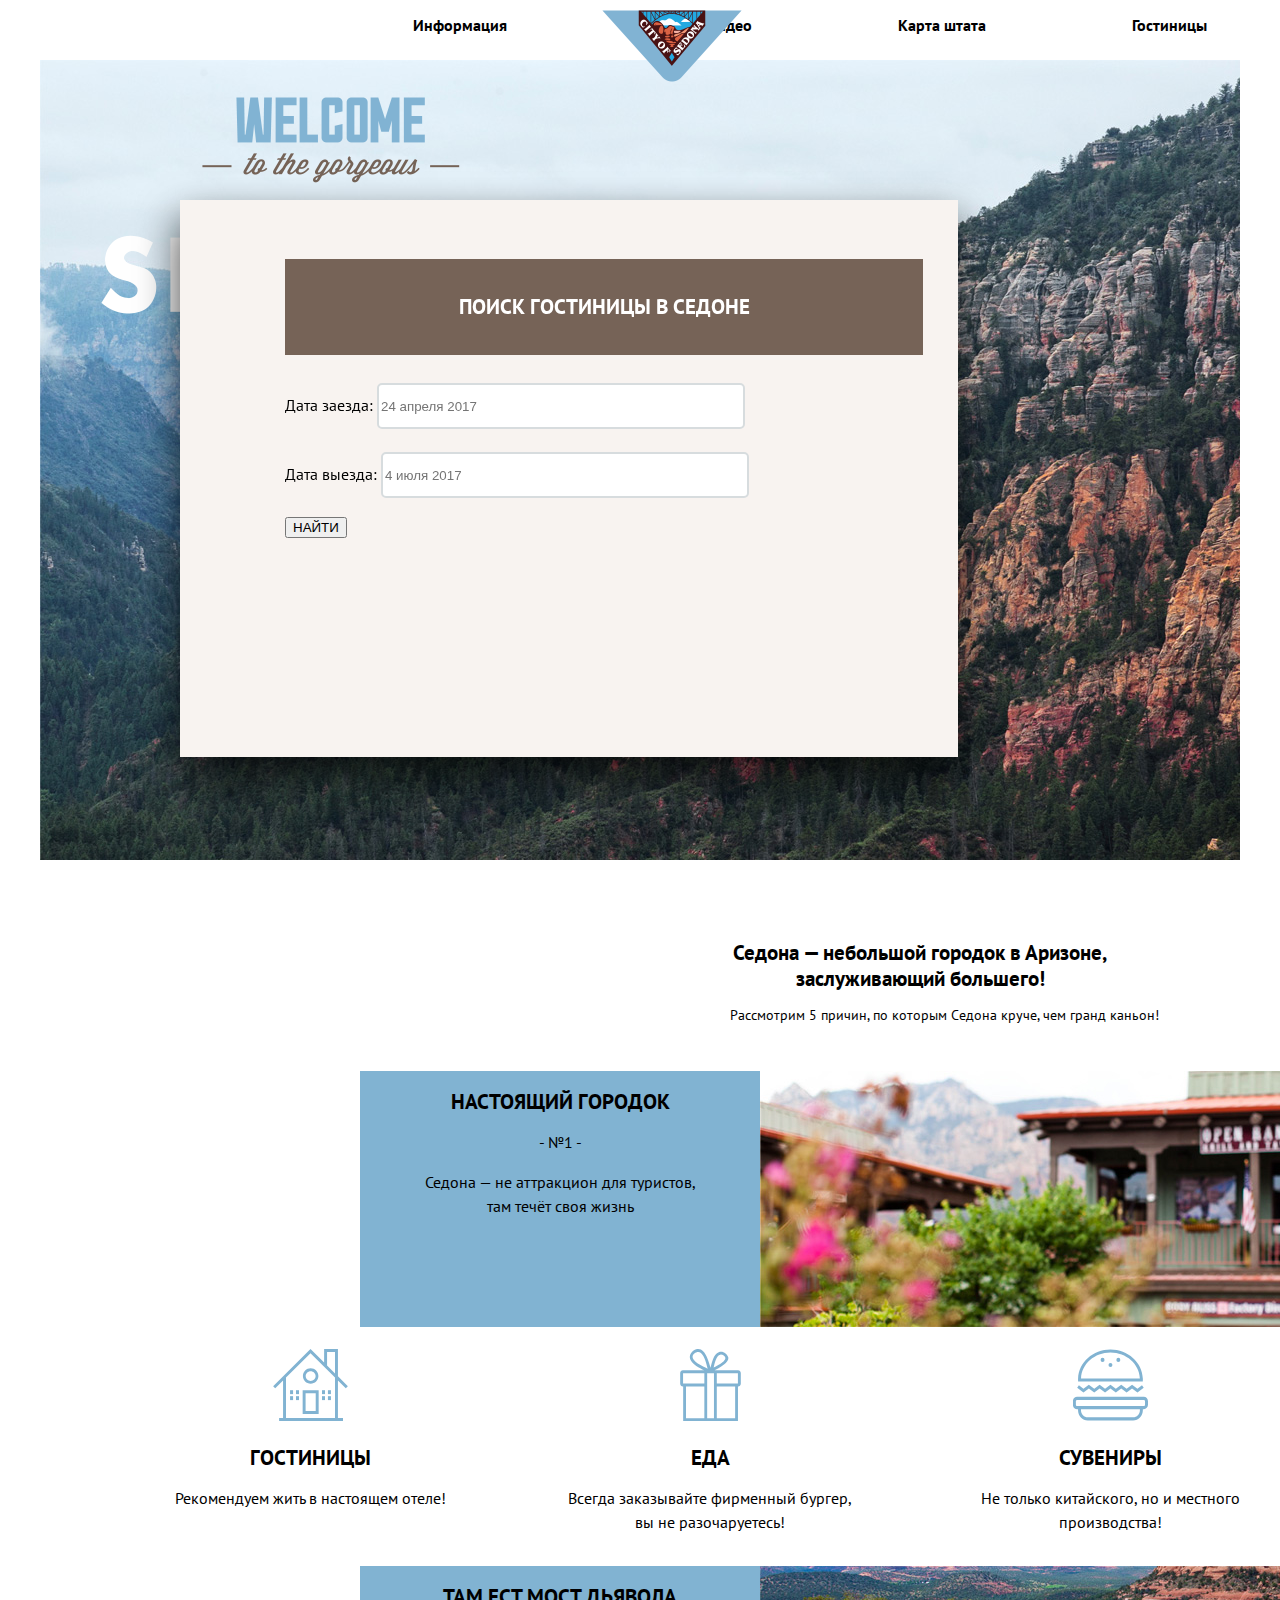
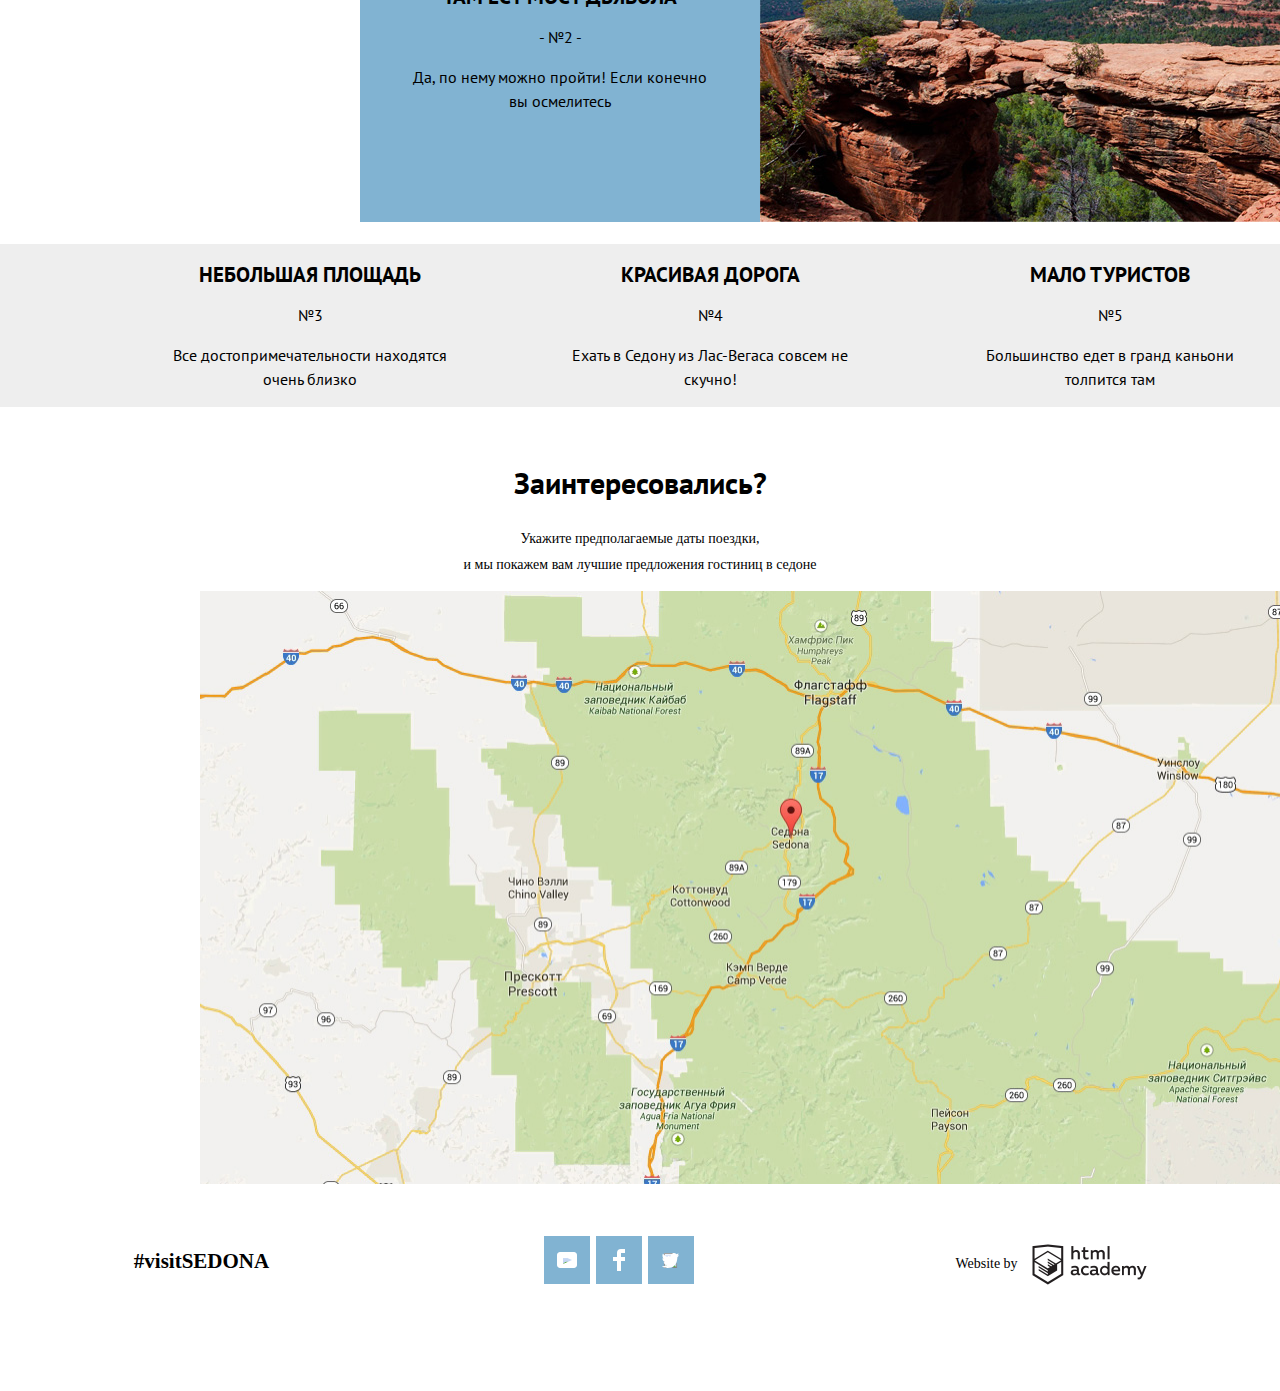
==== commit 36112778: "предзащита 2" ====
--- a/index.html
+++ b/index.html
@@ -1,6 +1,5 @@
 <!DOCTYPE html>
 <html lang="ru">
-  <head>
     <head>
       <meta charset="utf-8">
       <title>HTML Academy: Седона</title>
@@ -8,7 +7,6 @@
       <link href="css/normalize.css" rel="stylesheet">
       <link rel="stylesheet" href="css/style.css">
     </head>
-  </head>
   <body>
     <!--Header-->
 <header class="main-header">
@@ -16,10 +14,8 @@
     <nav class="navigation">
       <ul class="main-menu">
         <li><a class="main-nav" href="Studio.html">Информация</a></li>
-        <li><a class="main-nav" href="Customers.html">Фото и Видео</a></li>
-        <a class="main-logo">
-          <img class="logo" src="img/logo.png" width="140" height="72" alt="logo">
-        </a>
+        <li><a class="main-nav" href="Customers.html">Фото и Видео</a>
+          <img class="logo" src="img/logo.png" width="140" height="72" alt="logo"></li>
         <li><a class="main-nav" href="catalog.html">Карта штата</a></li>
         <li><a class="main-nav" href="Contact.html">Гостиницы</a></li>
       </ul>
@@ -35,6 +31,7 @@
     <h1 class="text-info">Седона — небольшой городок в Аризоне,
         заслуживающий большего!</h1>
     <p class="text-info2">Рассмотрим 5 причин, по которым Седона круче, чем гранд каньон!</p>
+  </div>
 </section>
 <section class="first-section">
   <div class="container">
@@ -106,6 +103,7 @@
       <h2 class="main-text">Заинтересовались?</h2>
       <p class="no-main-text">Укажите предполагаемые даты поездки,<br>
             и мы покажем вам лучшие предложения гостиниц в седоне</p>
+    </div>
   </section>
   <!--section map-->
 <section class="section-map">
@@ -120,12 +118,12 @@
   <form class="form" id="main-form" action="https://echo.htmlacademy.ru" method="post">
   <div class="mex">
   <p class="pop-upitem">
-    <label for="pop-up-CHAIN">Дата заезда:</label>
-    <input class="name" id="pop-upname" type="text" name="CHAIN" pattern="" placeholder="24 апреля 2017">
+    <label for="pop-up-chain">Дата заезда:</label>
+    <input class="name" id="pop-up-chain" type="text" name="CHAIN" pattern="" placeholder="24 апреля 2017">
   </p>
   <p class="pop-upitem">
-    <label for="pop-up-CHECK OUT">Дата выезда:</label>
-    <input class="e-mail" id="pop-upemail" type="text" name="CHECK OUT" placeholder="4 июля 2017">
+    <label for="pop-up-check">Дата выезда:</label>
+    <input class="e-mail" id="pop-up-check" type="text" name="CHECK" placeholder="4 июля 2017">
   </p>
   </div>
   <p class="pop-upitem"></p>
--- a/css/style.css
+++ b/css/style.css
@@ -64,10 +64,8 @@
   }
   .logo{
     position: absolute;
-    /* margin-right: -32px; */
-    /* text-align: center; */
     z-index: 1;
-    /* margin-right: 28px; */
+    top: 10px;
     left: 47%;
   }
   .info-of-sedona{
@@ -441,16 +439,16 @@
   display: flex;
   flex-wrap: wrap;
   justify-content: flex-start;
+  flex-direction: column;
+  margin-left:100px;
+
+}
+.product-item{
+  display: flex;
   flex-direction: row;
-  margin-left:100px;
-
-}
-.product-item{
-  display: flex;
-  flex-direction: column;
-  width: 850px;
-  height: 80px;
+  width: 1200px;
   margin-bottom:37px;
+  flex-wrap: wrap;
 }
 .hotel-name{
   height: 16px;
@@ -467,14 +465,12 @@
 }
 .hotel-info{
   display: flex;
-  align-items: center;
   font-size: 14px;
   font-weight: normal;
   font-style: normal;
   font-stretch: normal;
   line-height: 1.5;
   letter-spacing: normal;
-  text-align: left;
   color: #333333;
 }
 .hotel-button{
@@ -488,6 +484,7 @@
   display: block;
   padding: 4px 2px;
   width:110px;
+  height:22px;
   outline: none;
   color: #ffffff;
   text-align: center;
@@ -508,6 +505,7 @@
   display: block;
   padding: 4px 2px;
   width:142px;
+  height: 22px;
   outline: none;
   color: #ffffff;
   text-align: center;
@@ -552,7 +550,6 @@
   flex-direction: row;
   justify-content: flex-end;
   flex-wrap: wrap;
-  margin-right: 70px;
   margin-bottom: 60px;
 }
 .star{
@@ -596,26 +593,8 @@
   margin-top: 7px;
   margin-right:40px;
 }
-input::-ms-clear {
-  display: none;
-}
-.form textarea{
-  width:760px;
-  height: 118px;
-  border-radius:5px;
-  border:2px solid #d7dcde;
-  margin-bottom: 66px;
-  margin-top:7px;
-}
-.form textarea:hover{
-  border: solid 2px #b4b9bb;
-}
-.form textarea:focus{
-  border: solid 2px #000000;
-}
-.form label{
-  font-weight: bold;
-}
+
+
 .modal-main-text{
   font-size: 21px;
   font-weight: bold;
@@ -626,3 +605,9 @@
   text-align: center;
   padding:35px 35px 35px 35px;
 }
+.line{
+  width: 1200px;
+  height: 2px;
+  color:#a34343;
+  margin-right: 200px;
+}
